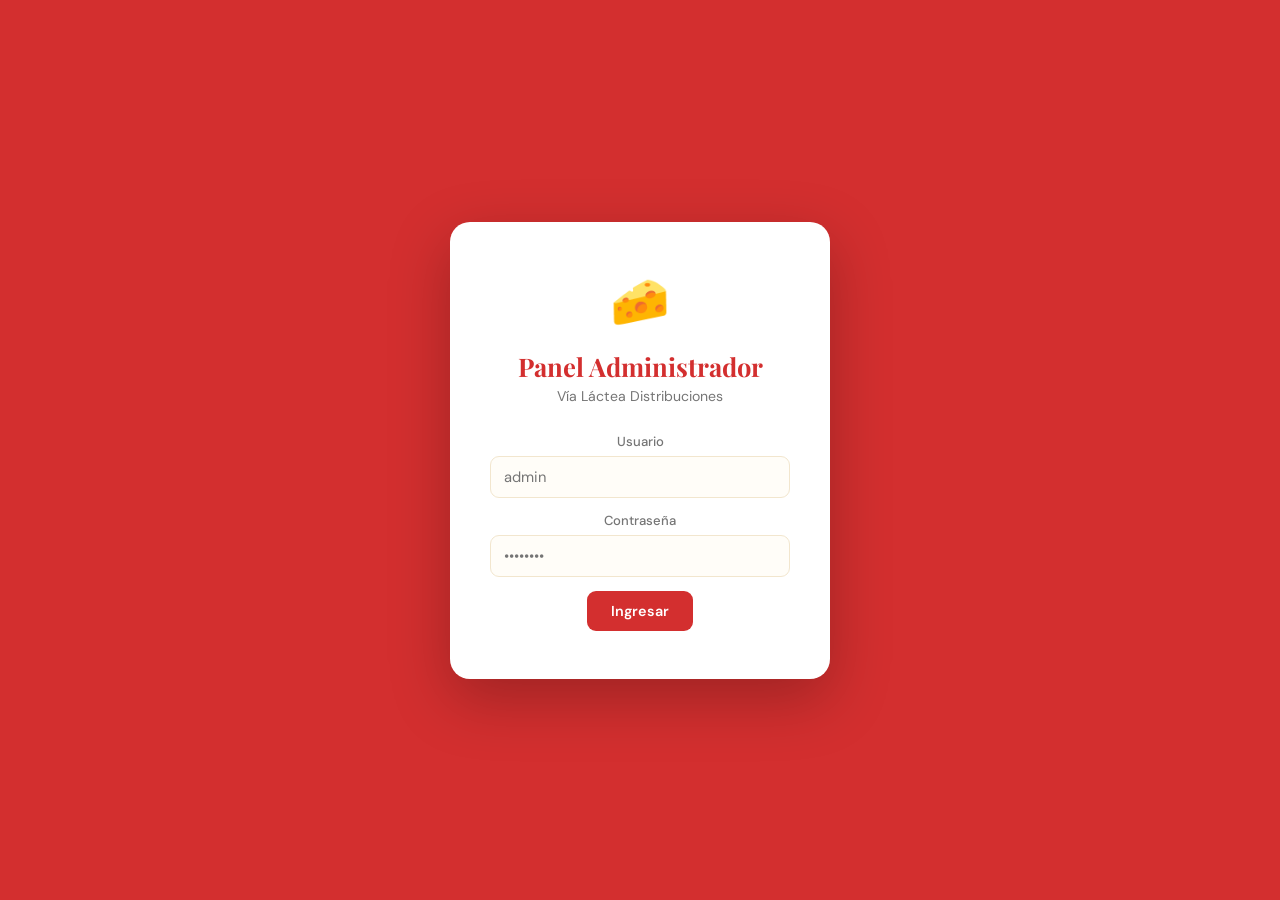
==== admin.html @ 75064a81 "cambios" ====
<!DOCTYPE html>
<html lang="es">
<head>
  <meta charset="UTF-8" />
  <meta name="viewport" content="width=device-width, initial-scale=1.0" />
  <title>Admin — Vía Láctea</title>
  <link rel="preconnect" href="https://fonts.googleapis.com">
  <link rel="preconnect" href="https://fonts.gstatic.com" crossorigin>
  <link href="https://fonts.googleapis.com/css2?family=Playfair+Display:wght@700&family=DM+Sans:wght@300;400;500;600&display=swap" rel="stylesheet">
  <link rel="stylesheet" href="css/admin.css" />
</head>
<body>

  <!-- LOGIN -->
  <div class="login-overlay" id="login-overlay">
    <div class="login-box">
      <div class="login-logo">🧀</div>
      <h2>Panel Administrador</h2>
      <p>Vía Láctea Distribuciones</p>
      <div class="form-group">
        <label>Usuario</label>
        <input type="text" id="login-user" placeholder="admin" autocomplete="username"/>
      </div>
      <div class="form-group">
        <label>Contraseña</label>
        <input type="password" id="login-pass" placeholder="••••••••" autocomplete="current-password"/>
      </div>
      <div class="login-error hidden" id="login-error">Usuario o contraseña incorrectos</div>
      <button class="btn-primary" id="login-btn">Ingresar</button>
    </div>
  </div>

  <!-- PANEL ADMIN -->
  <div class="admin-wrap hidden" id="admin-wrap">

    <!-- SIDEBAR -->
    <aside class="sidebar">
      <div class="sidebar-brand">
        <img src="assets/logo.png" alt="Logo" style="width: 40px; height: 40px; object-fit: contain; background: #fff; border-radius: 6px; padding: 2px;" />
        <div>
          <div class="sidebar-title">Vía Láctea</div>
          <div class="sidebar-sub">Panel Admin</div>
        </div>
      </div>
      <nav class="sidebar-nav">
        <button class="nav-item active" data-view="productos">
          <svg viewBox="0 0 24 24" fill="none" stroke="currentColor" stroke-width="2"><rect x="2" y="3" width="20" height="14" rx="2"/><path d="M8 21h8m-4-4v4"/></svg>
          Productos
        </button>
        <button class="nav-item" data-view="nuevo">
          <svg viewBox="0 0 24 24" fill="none" stroke="currentColor" stroke-width="2"><circle cx="12" cy="12" r="10"/><path d="M12 8v8m-4-4h8"/></svg>
          Nuevo Producto
        </button>
      </nav>
      <div class="sidebar-footer">
        <a href="index.html" target="_blank" class="ver-catalogo-btn">Ver catálogo →</a>
        <button class="logout-btn" id="logout-btn">Cerrar sesión</button>
      </div>
    </aside>

    <!-- CONTENIDO -->
    <main class="admin-main">

      <!-- VIEW: LISTA DE PRODUCTOS -->
      <div class="view active" id="view-productos">
        <div class="view-header">
          <div>
            <h1>Productos</h1>
            <p id="productos-count">Cargando…</p>
          </div>
          <div class="header-actions">
            <input type="search" id="admin-search" placeholder="Buscar…" class="admin-search"/>
            <select id="admin-filter-cat" class="admin-sel">
              <option value="">Todas las categorías</option>
              <option value="quesos">Quesos</option>
              <option value="fiambres">Fiambres</option>
              <option value="dulces">Dulces</option>
              <option value="aceitunas">Aceitunas</option>
              <option value="aderezos">Aderezos</option>
            </select>
          </div>
        </div>
        <div class="productos-table-wrap">
          <table class="productos-table">
            <thead>
              <tr>
                <th>Imagen</th>
                <th>Nombre</th>
                <th>Marca</th>
                <th>Categoría</th>
                <th>Precio</th>
                <th>Acciones</th>
              </tr>
            </thead>
            <tbody id="productos-tbody"></tbody>
          </table>
          <div class="loading" id="admin-loading">
            <div class="spinner"></div>
            <p>Cargando productos…</p>
          </div>
        </div>
      </div>

      <!-- VIEW: NUEVO / EDITAR PRODUCTO -->
      <div class="view" id="view-nuevo">
        <div class="view-header">
          <div>
            <h1 id="form-title">Nuevo Producto</h1>
            <p>Completá los datos del producto</p>
          </div>
          <button class="btn-secondary" id="btn-cancelar">← Volver</button>
        </div>

        <div class="form-grid">
          <input type="hidden" id="prod-id" />

          <div class="form-card">
            <h3>Información básica</h3>
            <div class="form-group">
              <label>Nombre del producto *</label>
              <input type="text" id="prod-nombre" placeholder="Ej: Cremoso La Serenísima" />
            </div>
            <div class="form-row">
              <div class="form-group">
                <label>Marca *</label>
                <input type="text" id="prod-marca" placeholder="Ej: La Serenísima" />
              </div>
              <div class="form-group">
                <label>Unidad *</label>
                <input type="text" id="prod-unidad" placeholder="Ej: kg, unidad, pack" />
              </div>
            </div>
            <div class="form-row">
              <div class="form-group">
                <label>Categoría *</label>
                <select id="prod-categoria">
                  <option value="">Seleccioná…</option>
                  <option value="quesos">🧀 Quesos</option>
                  <option value="fiambres">🥩 Fiambres</option>
                  <option value="dulces">🍯 Dulces</option>
                  <option value="aceitunas">🫒 Aceitunas</option>
                  <option value="aderezos">🫙 Aderezos</option>
                </select>
              </div>
              <div class="form-group">
                <label>Subcategoría</label>
                <input type="text" id="prod-subcategoria" placeholder="Ej: Cremoso y Port Salut" />
              </div>
            </div>
          </div>

          <div class="form-card">
            <h3>Precios</h3>
            <div class="form-group">
              <label>Precio unitario (ARS) *</label>
              <div class="input-prefix">
                <span>$</span>
                <input type="number" id="prod-precio" placeholder="0.00" step="0.01" min="0" />
              </div>
            </div>
            <div class="promo-toggle">
              <label class="toggle-label">
                <input type="checkbox" id="tiene-promo" />
                <span class="toggle-slider"></span>
                Tiene precio promocional
              </label>
            </div>
            <div class="promo-fields hidden" id="promo-fields">
              <div class="form-row">
                <div class="form-group">
                  <label>Cantidad mínima para promo</label>
                  <input type="number" id="prod-promo-cant" placeholder="Ej: 4" min="1" />
                </div>
                <div class="form-group">
                  <label>Precio promocional (ARS)</label>
                  <div class="input-prefix">
                    <span>$</span>
                    <input type="number" id="prod-promo-precio" placeholder="0.00" step="0.01" min="0" />
                  </div>
                </div>
              </div>
            </div>
          </div>

          <div class="form-card">
            <h3>Imagen del producto</h3>
            <div class="upload-area" id="upload-area">
              <div class="upload-preview hidden" id="upload-preview">
                <img id="preview-img" src="" alt="preview" />
                <button class="remove-img-btn" id="remove-img">✕</button>
              </div>
              <div class="upload-placeholder" id="upload-placeholder">
                <div class="upload-icon">📷</div>
                <p>Hacé clic o arrastrá una imagen</p>
                <span>JPG, PNG, WEBP — Máx. 5MB</span>
              </div>
              <input type="file" id="img-input" accept="image/*" style="display:none"/>
            </div>
            <div class="upload-progress hidden" id="upload-progress">
              <div class="progress-bar"><div class="progress-fill" id="progress-fill"></div></div>
              <span id="progress-text">Subiendo…</span>
            </div>
          </div>

          <div class="form-card">
            <h3>Etiquetas</h3>
            <label class="tag-label">
              <input type="checkbox" id="tag-sintacc" />
              🌾 Sin TACC
            </label>
          </div>
        </div>

        <div class="form-actions">
          <div class="form-msg hidden" id="form-msg"></div>
          <button class="btn-secondary" id="btn-cancelar2">Cancelar</button>
          <button class="btn-primary" id="btn-guardar">
            <span id="btn-guardar-txt">Guardar producto</span>
          </button>
        </div>
      </div>

    </main>
  </div>

  <!-- MODAL CONFIRMAR BORRAR -->
  <div class="modal-overlay hidden" id="modal-delete">
    <div class="modal">
      <h3>¿Eliminar producto?</h3>
      <p id="modal-delete-name">Esta acción no se puede deshacer.</p>
      <div class="modal-actions">
        <button class="btn-secondary" id="modal-cancel">Cancelar</button>
        <button class="btn-danger" id="modal-confirm">Eliminar</button>
      </div>
    </div>
  </div>

  <script type="module" src="js/admin.js"></script>
</body>
</html>
---- css/admin.css ----
/* ══════════════════════════════════════════════════════
   VÍA LÁCTEA — ADMIN PANEL
══════════════════════════════════════════════════════ */

:root {
  --bg:          #FFFDF8;
  --surface:     #FFFFFF;
  --border:      #F2E6CE;
  --verde:       #D32F2F; /* Rojo logo principal */
  --verde-light: #E53935;
  --dorado:      #FBC02D;
  --rojo:        #B71C1C; /* Dark red para delete buttons */
  --rojo-light:  #FFEBEE; /* Light background para el danger state */
  --texto:       #212121;
  --texto-muted: #757575;
  --radius:      12px;
  --sidebar-w:   240px;
}

*, *::before, *::after { box-sizing: border-box; margin: 0; padding: 0; }
body { font-family: 'DM Sans', sans-serif; background: var(--bg); color: var(--texto); }
.hidden { display: none !important; }

/* ── LOGIN ────────────────────────────────────────────── */
.login-overlay {
  position: fixed; inset: 0;
  background: var(--verde);
  display: flex; align-items: center; justify-content: center;
  z-index: 9999;
}
.login-box {
  background: var(--surface);
  border-radius: 20px;
  padding: 48px 40px;
  width: 380px;
  max-width: 95vw;
  text-align: center;
  box-shadow: 0 20px 60px rgba(0,0,0,.25);
}
.login-logo { font-size: 3rem; margin-bottom: 16px; }
.login-box h2 {
  font-family: 'Playfair Display', serif;
  font-size: 1.6rem;
  color: var(--verde);
  margin-bottom: 4px;
}
.login-box > p { font-size: .88rem; color: var(--texto-muted); margin-bottom: 28px; }
.login-error {
  background: var(--rojo-light);
  color: var(--rojo);
  padding: 10px;
  border-radius: 8px;
  font-size: .85rem;
  margin-bottom: 12px;
}

/* ── ADMIN LAYOUT ─────────────────────────────────────── */
.admin-wrap {
  display: flex;
  min-height: 100vh;
}

/* ── SIDEBAR ──────────────────────────────────────────── */
.sidebar {
  width: var(--sidebar-w);
  background: var(--verde);
  display: flex;
  flex-direction: column;
  position: fixed;
  top: 0; left: 0; bottom: 0;
  z-index: 100;
}

.sidebar-brand {
  display: flex;
  align-items: center;
  gap: 12px;
  padding: 24px 20px;
  border-bottom: 1px solid rgba(255,255,255,.1);
}
.sidebar-emoji { font-size: 2rem; }
.sidebar-title {
  font-family: 'Playfair Display', serif;
  font-size: 1.1rem;
  font-weight: 700;
  color: #fff;
}
.sidebar-sub { font-size: .75rem; color: rgba(255,255,255,.5); }

.sidebar-nav {
  flex: 1;
  padding: 16px 12px;
  display: flex;
  flex-direction: column;
  gap: 4px;
}

.nav-item {
  display: flex;
  align-items: center;
  gap: 10px;
  padding: 11px 14px;
  border: none;
  border-radius: 10px;
  background: transparent;
  color: rgba(255,255,255,.6);
  font-family: 'DM Sans', sans-serif;
  font-size: .9rem;
  font-weight: 500;
  cursor: pointer;
  transition: all .18s;
  text-align: left;
}
.nav-item svg { width: 18px; height: 18px; flex-shrink: 0; }
.nav-item:hover { background: rgba(255,255,255,.1); color: #fff; }
.nav-item.active { background: rgba(255,255,255,.15); color: #fff; }

.sidebar-footer {
  padding: 16px 12px;
  border-top: 1px solid rgba(255,255,255,.1);
  display: flex;
  flex-direction: column;
  gap: 8px;
}
.ver-catalogo-btn {
  display: block;
  text-align: center;
  padding: 9px;
  background: rgba(201,148,58,.2);
  color: #E8B95A;
  border-radius: 8px;
  font-size: .83rem;
  font-weight: 500;
  text-decoration: none;
  transition: background .18s;
}
.ver-catalogo-btn:hover { background: rgba(201,148,58,.35); }
.logout-btn {
  width: 100%;
  padding: 9px;
  background: transparent;
  color: rgba(255,255,255,.4);
  border: 1px solid rgba(255,255,255,.1);
  border-radius: 8px;
  font-family: 'DM Sans', sans-serif;
  font-size: .83rem;
  cursor: pointer;
  transition: all .18s;
}
.logout-btn:hover { background: rgba(255,255,255,.05); color: rgba(255,255,255,.7); }

/* ── MAIN ─────────────────────────────────────────────── */
.admin-main {
  margin-left: var(--sidebar-w);
  flex: 1;
  padding: 32px;
  min-height: 100vh;
}

.view { display: none; }
.view.active { display: block; }

/* ── VIEW HEADER ──────────────────────────────────────── */
.view-header {
  display: flex;
  align-items: flex-start;
  justify-content: space-between;
  gap: 20px;
  margin-bottom: 28px;
  flex-wrap: wrap;
}
.view-header h1 {
  font-family: 'Playfair Display', serif;
  font-size: 2rem;
  color: var(--verde);
}
.view-header p { color: var(--texto-muted); font-size: .88rem; margin-top: 4px; }
.header-actions { display: flex; gap: 10px; flex-wrap: wrap; }

/* ── TABLA ────────────────────────────────────────────── */
.productos-table-wrap {
  background: var(--surface);
  border-radius: var(--radius);
  border: 1px solid var(--border);
  overflow: hidden;
}
.productos-table {
  width: 100%;
  border-collapse: collapse;
}
.productos-table th {
  background: var(--bg);
  padding: 13px 16px;
  text-align: left;
  font-size: .78rem;
  font-weight: 600;
  letter-spacing: .06em;
  text-transform: uppercase;
  color: var(--texto-muted);
  border-bottom: 1px solid var(--border);
}
.productos-table td {
  padding: 14px 16px;
  border-bottom: 1px solid var(--border);
  vertical-align: middle;
  font-size: .9rem;
}
.productos-table tr:last-child td { border-bottom: none; }
.productos-table tr:hover td { background: #FAFAF7; }

.td-img { width: 60px; }
.thumb {
  width: 48px; height: 48px;
  border-radius: 8px;
  object-fit: cover;
  border: 1px solid var(--border);
}
.thumb-ph {
  width: 48px; height: 48px;
  border-radius: 8px;
  background: var(--bg);
  border: 1px solid var(--border);
  display: flex; align-items: center; justify-content: center;
  font-size: 1.5rem;
}
.td-nombre { font-weight: 600; }
.td-sub { font-size: .78rem; color: var(--texto-muted); margin-top: 2px; }
.td-precio { font-weight: 600; color: var(--verde); }
.td-precio small { font-weight: 400; color: var(--texto-muted); }
.td-actions { display: flex; gap: 8px; }
.cat-badge {
  font-size: .78rem;
  padding: 4px 10px;
  background: var(--bg);
  border-radius: 100px;
  border: 1px solid var(--border);
}
.empty-row {
  text-align: center;
  padding: 60px !important;
  color: var(--texto-muted);
  font-size: .95rem;
}

/* ── FORMULARIO ───────────────────────────────────────── */
.form-grid {
  display: grid;
  grid-template-columns: 1fr 1fr;
  gap: 20px;
}
.form-card {
  background: var(--surface);
  border: 1px solid var(--border);
  border-radius: var(--radius);
  padding: 24px;
}
.form-card h3 {
  font-size: .85rem;
  font-weight: 600;
  letter-spacing: .07em;
  text-transform: uppercase;
  color: var(--texto-muted);
  margin-bottom: 18px;
  padding-bottom: 12px;
  border-bottom: 1px solid var(--border);
}
.form-group { display: flex; flex-direction: column; gap: 6px; margin-bottom: 14px; }
.form-group:last-child { margin-bottom: 0; }
.form-group label { font-size: .82rem; font-weight: 500; color: var(--texto-muted); }
.form-group input, .form-group select {
  padding: 10px 13px;
  border: 1.5px solid var(--border);
  border-radius: 9px;
  font-family: 'DM Sans', sans-serif;
  font-size: .92rem;
  color: var(--texto);
  background: var(--bg);
  outline: none;
  transition: border-color .18s;
}
.form-group input:focus, .form-group select:focus { border-color: var(--verde); background: #fff; }
.form-row { display: grid; grid-template-columns: 1fr 1fr; gap: 12px; }
.input-prefix { display: flex; align-items: center; }
.input-prefix span {
  padding: 10px 12px;
  background: var(--bg);
  border: 1.5px solid var(--border);
  border-right: none;
  border-radius: 9px 0 0 9px;
  color: var(--texto-muted);
  font-size: .9rem;
}
.input-prefix input { border-radius: 0 9px 9px 0; flex: 1; }

/* ── TOGGLE PROMO ─────────────────────────────────────── */
.promo-toggle { margin-bottom: 16px; }
.toggle-label {
  display: flex;
  align-items: center;
  gap: 10px;
  cursor: pointer;
  font-size: .9rem;
  font-weight: 500;
}
.toggle-label input { display: none; }
.toggle-slider {
  width: 42px; height: 24px;
  background: var(--border);
  border-radius: 100px;
  position: relative;
  transition: background .2s;
  flex-shrink: 0;
}
.toggle-slider::after {
  content: '';
  position: absolute;
  width: 18px; height: 18px;
  background: #fff;
  border-radius: 50%;
  top: 3px; left: 3px;
  transition: transform .2s;
  box-shadow: 0 1px 4px rgba(0,0,0,.2);
}
.toggle-label input:checked + .toggle-slider { background: var(--verde); }
.toggle-label input:checked + .toggle-slider::after { transform: translateX(18px); }

/* ── UPLOAD ───────────────────────────────────────────── */
.upload-area {
  border: 2px dashed var(--border);
  border-radius: var(--radius);
  padding: 24px;
  cursor: pointer;
  transition: border-color .2s, background .2s;
  position: relative;
  min-height: 150px;
  display: flex;
  align-items: center;
  justify-content: center;
}
.upload-area:hover, .upload-area.drag-over {
  border-color: var(--verde);
  background: rgba(28,58,43,.03);
}
.upload-placeholder { text-align: center; pointer-events: none; }
.upload-icon { font-size: 2.5rem; margin-bottom: 8px; }
.upload-placeholder p { font-weight: 500; margin-bottom: 4px; }
.upload-placeholder span { font-size: .78rem; color: var(--texto-muted); }
.upload-preview { position: relative; }
.upload-preview img {
  width: 160px; height: 160px;
  object-fit: cover;
  border-radius: 10px;
  border: 1px solid var(--border);
  display: block;
  margin: 0 auto;
}
.remove-img-btn {
  position: absolute;
  top: -8px; right: -8px;
  width: 26px; height: 26px;
  background: var(--rojo);
  color: #fff;
  border: none;
  border-radius: 50%;
  font-size: .75rem;
  cursor: pointer;
  display: flex; align-items: center; justify-content: center;
}

.upload-progress { margin-top: 12px; }
.progress-bar {
  height: 4px;
  background: var(--border);
  border-radius: 100px;
  overflow: hidden;
  margin-bottom: 6px;
}
.progress-fill {
  height: 100%;
  background: var(--verde);
  border-radius: 100px;
  transition: width .3s;
}
#progress-text { font-size: .8rem; color: var(--texto-muted); }

/* ── TAG SINTACC ──────────────────────────────────────── */
.tag-label {
  display: flex;
  align-items: center;
  gap: 10px;
  font-size: .95rem;
  cursor: pointer;
  font-weight: 500;
}
.tag-label input { accent-color: var(--verde); width: 18px; height: 18px; cursor: pointer; }

/* ── FORM ACTIONS ─────────────────────────────────────── */
.form-actions {
  display: flex;
  align-items: center;
  justify-content: flex-end;
  gap: 12px;
  margin-top: 24px;
  padding-top: 24px;
  border-top: 1px solid var(--border);
}
.form-msg {
  flex: 1;
  padding: 10px 14px;
  border-radius: 8px;
  font-size: .88rem;
  font-weight: 500;
}
.form-msg.ok { background: #EDF7ED; color: #2E7D32; }
.form-msg.error { background: var(--rojo-light); color: var(--rojo); }

/* ── BOTONES ──────────────────────────────────────────── */
.btn-primary {
  padding: 11px 24px;
  background: var(--verde);
  color: #fff;
  border: none;
  border-radius: 9px;
  font-family: 'DM Sans', sans-serif;
  font-size: .9rem;
  font-weight: 600;
  cursor: pointer;
  transition: background .18s;
}
.btn-primary:hover:not(:disabled) { background: var(--verde-light); }
.btn-primary:disabled { opacity: .6; cursor: not-allowed; }
.btn-secondary {
  padding: 11px 20px;
  background: transparent;
  color: var(--texto-muted);
  border: 1.5px solid var(--border);
  border-radius: 9px;
  font-family: 'DM Sans', sans-serif;
  font-size: .9rem;
  font-weight: 500;
  cursor: pointer;
  transition: all .18s;
}
.btn-secondary:hover { background: var(--bg); color: var(--texto); border-color: #ccc; }
.btn-edit {
  padding: 6px 14px;
  background: rgba(28,58,43,.08);
  color: var(--verde);
  border: none;
  border-radius: 7px;
  font-family: 'DM Sans', sans-serif;
  font-size: .82rem;
  font-weight: 600;
  cursor: pointer;
  transition: background .18s;
}
.btn-edit:hover { background: rgba(28,58,43,.15); }
.btn-delete {
  padding: 6px 14px;
  background: var(--rojo-light);
  color: var(--rojo);
  border: none;
  border-radius: 7px;
  font-family: 'DM Sans', sans-serif;
  font-size: .82rem;
  font-weight: 600;
  cursor: pointer;
  transition: background .18s;
}
.btn-delete:hover { background: rgba(192,57,43,.15); }
.btn-danger {
  padding: 11px 20px;
  background: var(--rojo);
  color: #fff;
  border: none;
  border-radius: 9px;
  font-family: 'DM Sans', sans-serif;
  font-size: .9rem;
  font-weight: 600;
  cursor: pointer;
  transition: background .18s;
}
.btn-danger:hover { background: #a93226; }

/* ── INPUTS ADMIN ─────────────────────────────────────── */
.admin-search, .admin-sel {
  padding: 9px 13px;
  border: 1.5px solid var(--border);
  border-radius: 9px;
  background: var(--surface);
  font-family: 'DM Sans', sans-serif;
  font-size: .88rem;
  outline: none;
  transition: border-color .18s;
}
.admin-search:focus, .admin-sel:focus { border-color: var(--verde); }
.admin-search { min-width: 200px; }

/* ── MODAL ────────────────────────────────────────────── */
.modal-overlay {
  position: fixed; inset: 0;
  background: rgba(0,0,0,.45);
  display: flex; align-items: center; justify-content: center;
  z-index: 9998;
  backdrop-filter: blur(4px);
}
.modal {
  background: var(--surface);
  border-radius: 16px;
  padding: 32px;
  max-width: 380px;
  width: 90%;
  box-shadow: 0 20px 60px rgba(0,0,0,.2);
}
.modal h3 { font-size: 1.2rem; margin-bottom: 10px; }
.modal p { color: var(--texto-muted); font-size: .9rem; margin-bottom: 24px; }
.modal-actions { display: flex; gap: 10px; justify-content: flex-end; }

/* ── LOADING ──────────────────────────────────────────── */
.loading {
  display: flex; flex-direction: column;
  align-items: center; gap: 12px;
  padding: 60px; color: var(--texto-muted);
}
.spinner {
  width: 32px; height: 32px;
  border: 3px solid var(--border);
  border-top-color: var(--verde);
  border-radius: 50%;
  animation: spin .7s linear infinite;
}
@keyframes spin { to { transform: rotate(360deg); } }

/* ── RESPONSIVE ───────────────────────────────────────── */
@media (max-width: 900px) {
  .form-grid { grid-template-columns: 1fr; }
}
@media (max-width: 768px) {
  .sidebar { transform: translateX(-100%); }
  .admin-main { margin-left: 0; padding: 20px; }
}
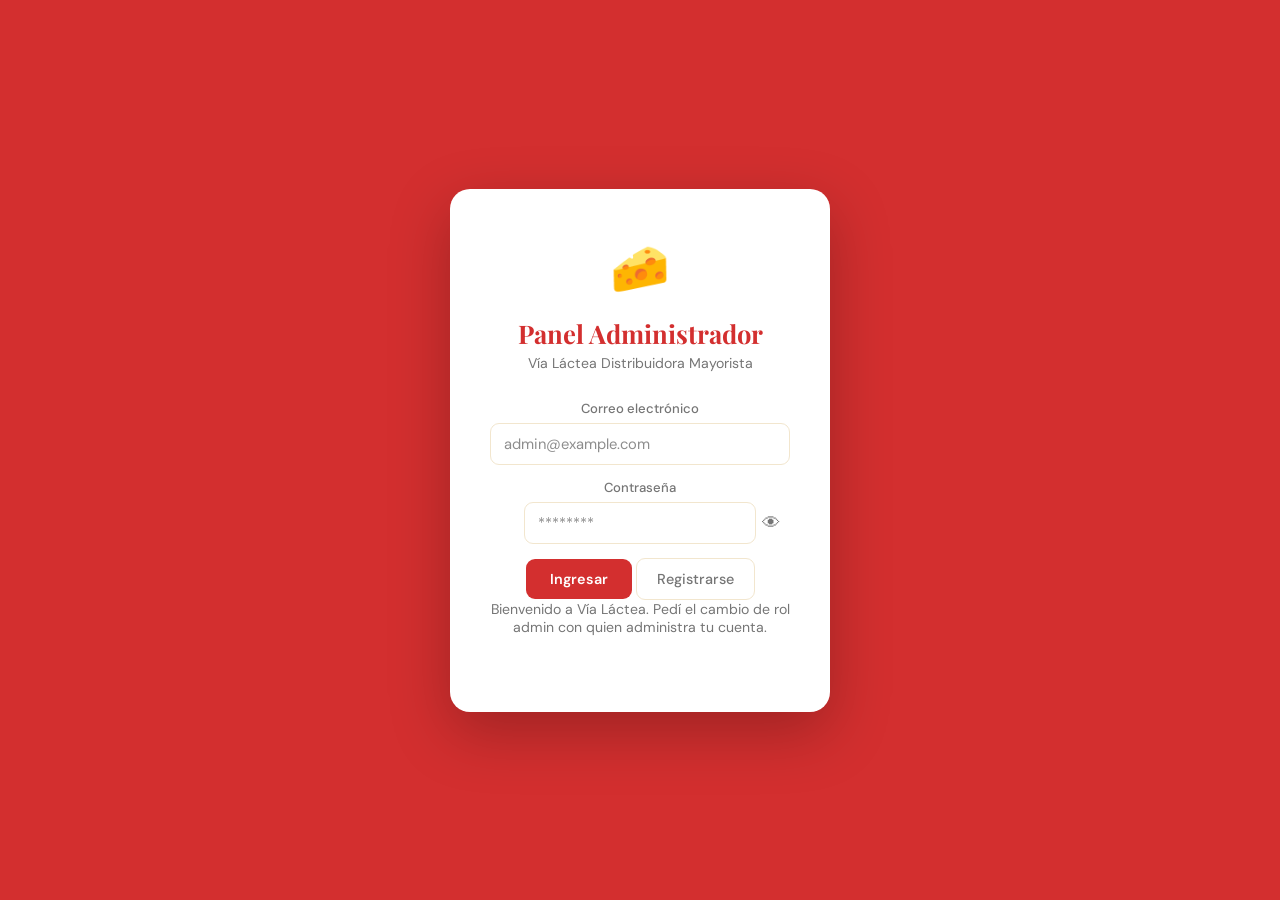
==== commit 9f192b05: "agrego cambios en el admin y agrego msa categorias de comidas" ====
--- a/admin.html
+++ b/admin.html
@@ -16,17 +16,22 @@
     <div class="login-box">
       <div class="login-logo">🧀</div>
       <h2>Panel Administrador</h2>
-      <p>Vía Láctea Distribuciones</p>
+      <p>Vía Láctea Distribuidora Mayorista</p>
       <div class="form-group">
-        <label>Usuario</label>
-        <input type="text" id="login-user" placeholder="admin" autocomplete="username"/>
+        <label>Correo electrónico</label>
+        <input type="email" id="login-user" placeholder="admin@example.com" autocomplete="username"/>
       </div>
       <div class="form-group">
         <label>Contraseña</label>
-        <input type="password" id="login-pass" placeholder="••••••••" autocomplete="current-password"/>
-      </div>
-      <div class="login-error hidden" id="login-error">Usuario o contraseña incorrectos</div>
+        <div class="password-wrapper">
+          <input type="password" id="login-pass" placeholder="********" autocomplete="current-password"/>
+          <button class="password-toggle" id="toggle-pass" type="button" aria-label="Mostrar contraseña">👁</button>
+        </div>
+      </div>
+      <div class="login-error hidden" id="login-error">Email o contraseña incorrectos</div>
       <button class="btn-primary" id="login-btn">Ingresar</button>
+      <button class="btn-secondary" id="register-btn" type="button">Registrarse</button>
+      <p class="login-note">Bienvenido a Vía Láctea. Pedí el cambio de rol admin con quien administra tu cuenta.</p>
     </div>
   </div>
 
@@ -74,8 +79,12 @@
               <option value="">Todas las categorías</option>
               <option value="quesos">Quesos</option>
               <option value="fiambres">Fiambres</option>
+              <option value="lacteos">Lácteos</option>
               <option value="dulces">Dulces</option>
               <option value="aceitunas">Aceitunas</option>
+              <option value="copetin">Copetín</option>
+              <option value="congelados">Congelados</option>
+              <option value="pastas">Pastas</option>
               <option value="aderezos">Aderezos</option>
             </select>
           </div>
@@ -137,8 +146,12 @@
                   <option value="">Seleccioná…</option>
                   <option value="quesos">🧀 Quesos</option>
                   <option value="fiambres">🥩 Fiambres</option>
+                  <option value="lacteos">🥛 Lácteos</option>
                   <option value="dulces">🍯 Dulces</option>
                   <option value="aceitunas">🫒 Aceitunas</option>
+                  <option value="copetin">🍿 Copetín</option>
+                  <option value="congelados">❄️ Congelados</option>
+                  <option value="pastas">🍝 Pastas</option>
                   <option value="aderezos">🫙 Aderezos</option>
                 </select>
               </div>
--- a/css/admin.css
+++ b/css/admin.css
@@ -274,9 +274,34 @@
   font-family: 'DM Sans', sans-serif;
   font-size: .92rem;
   color: var(--texto);
-  background: var(--bg);
+  background: rgba(255,255,255,.85);
   outline: none;
   transition: border-color .18s;
+}
+.form-group input::placeholder {
+  color: rgba(0,0,0,.45);
+}
+.password-wrapper {
+  position: relative;
+}
+.password-wrapper input {
+  padding-right: 44px;
+}
+.password-toggle {
+  position: absolute;
+  right: 10px;
+  top: 50%;
+  transform: translateY(-50%);
+  border: none;
+  background: transparent;
+  cursor: pointer;
+  font-size: 1.15rem;
+  line-height: 1;
+  color: var(--texto-muted);
+  padding: 0;
+}
+.password-toggle:focus {
+  outline: none;
 }
 .form-group input:focus, .form-group select:focus { border-color: var(--verde); background: #fff; }
 .form-row { display: grid; grid-template-columns: 1fr 1fr; gap: 12px; }
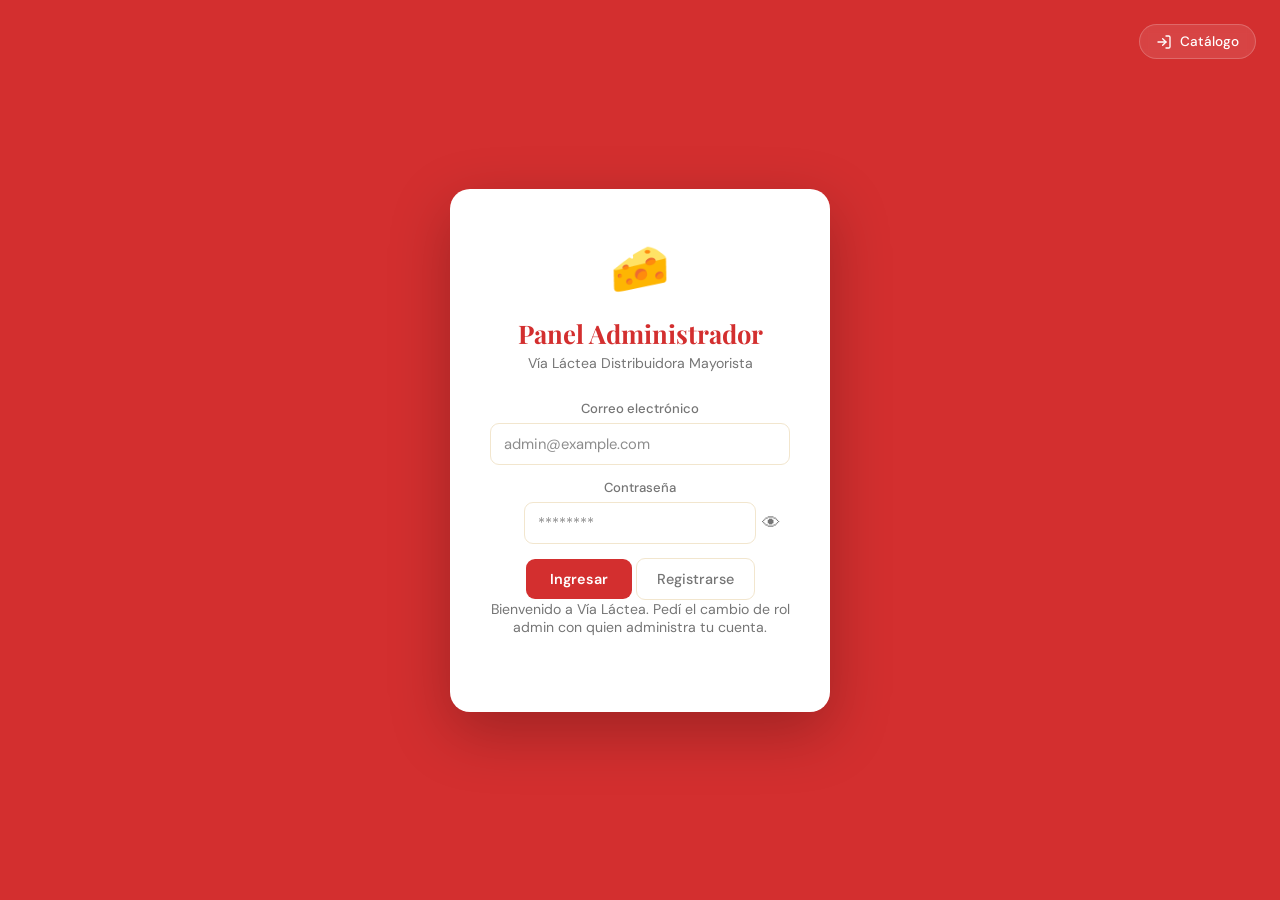
==== commit 30a98b7b: "cambio de wp y renuevo logo" ====
--- a/admin.html
+++ b/admin.html
@@ -10,9 +10,16 @@
   <link rel="stylesheet" href="css/admin.css" />
 </head>
 <body>
-
   <!-- LOGIN -->
   <div class="login-overlay" id="login-overlay">
+    <a href="index.html" class="btn-login-header" title="Ver catálogo">
+      <svg viewBox="0 0 24 24" width="16" height="16" fill="none" stroke="currentColor" stroke-width="2" stroke-linecap="round" stroke-linejoin="round" aria-hidden="true">
+        <path d="M15 3h4a2 2 0 0 1 2 2v14a2 2 0 0 1-2 2h-4" />
+        <polyline points="10 17 15 12 10 7" />
+        <line x1="15" y1="12" x2="3" y2="12" />
+      </svg>
+      Catálogo
+    </a>
     <div class="login-box">
       <div class="login-logo">🧀</div>
       <h2>Panel Administrador</h2>
--- a/css/admin.css
+++ b/css/admin.css
@@ -21,6 +21,33 @@
 body { font-family: 'DM Sans', sans-serif; background: var(--bg); color: var(--texto); }
 .hidden { display: none !important; }
 
+/* Reuse header login button style from main site */
+.btn-login-header {
+  position: absolute;
+  top: 24px;
+  right: 24px;
+  z-index: 10000;
+  display: inline-flex;
+  align-items: center;
+  gap: 8px;
+  background: rgba(255, 255, 255, 0.1);
+  color: #fff;
+  border: 1px solid rgba(255, 255, 255, 0.2);
+  padding: 8px 16px;
+  border-radius: 100px;
+  font-family: 'DM Sans', sans-serif;
+  font-size: 0.85rem;
+  font-weight: 500;
+  text-decoration: none;
+  transition: all 0.2s;
+  backdrop-filter: blur(4px);
+}
+.btn-login-header:hover {
+  background: rgba(255, 255, 255, 0.2);
+  border-color: rgba(255, 255, 255, 0.4);
+  transform: translateY(-2px);
+}
+
 /* ── LOGIN ────────────────────────────────────────────── */
 .login-overlay {
   position: fixed; inset: 0;
@@ -518,6 +545,90 @@
   outline: none;
   transition: border-color .18s;
 }
+
+@media (max-width: 980px) {
+  .admin-wrap {
+    flex-direction: column;
+  }
+  .sidebar {
+    position: relative;
+    width: 100%;
+    min-height: auto;
+    border-bottom: 1px solid rgba(0,0,0,.06);
+  }
+  .sidebar-nav {
+    flex-direction: row;
+    flex-wrap: wrap;
+    gap: 8px;
+    padding: 12px;
+  }
+  .nav-item {
+    flex: 1 1 calc(50% - 8px);
+    justify-content: center;
+    text-align: center;
+  }
+  .sidebar-footer {
+    flex-direction: row;
+    flex-wrap: wrap;
+    gap: 8px;
+    padding: 12px;
+  }
+  .ver-catalogo-btn,
+  .logout-btn {
+    width: 100%;
+  }
+  .admin-main {
+    margin-left: 0;
+    padding: 20px;
+  }
+}
+
+@media (max-width: 760px) {
+  .view-header {
+    flex-direction: column;
+    align-items: stretch;
+  }
+  .header-actions {
+    width: 100%;
+    flex-direction: column;
+  }
+  .admin-search,
+  .admin-sel {
+    width: 100%;
+  }
+  .productos-table-wrap {
+    overflow-x: auto;
+  }
+  .productos-table th,
+  .productos-table td {
+    white-space: nowrap;
+  }
+  .form-grid {
+    grid-template-columns: 1fr;
+  }
+  .form-row {
+    grid-template-columns: 1fr;
+  }
+  .form-card {
+    padding: 20px;
+  }
+  .upload-preview img {
+    width: 100%;
+    height: auto;
+  }
+  .form-actions {
+    flex-direction: column-reverse;
+    align-items: stretch;
+  }
+  .form-actions button {
+    width: 100%;
+  }
+  .sidebar-brand,
+  .sidebar-footer {
+    justify-content: center;
+    text-align: center;
+  }
+}
 .admin-search:focus, .admin-sel:focus { border-color: var(--verde); }
 .admin-search { min-width: 200px; }
 
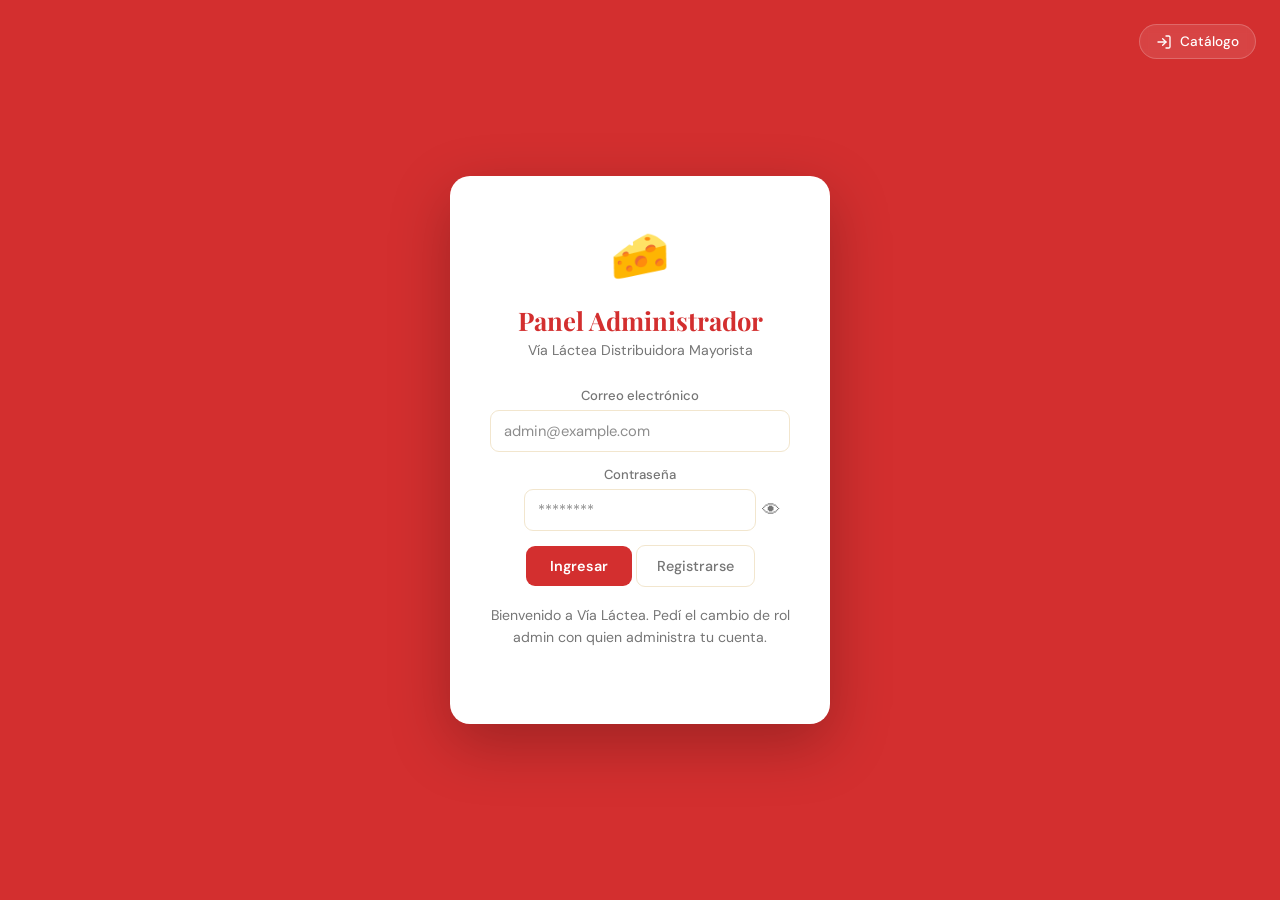
==== commit d9990c29: "cambios en el header y reparacion del admin" ====
--- a/admin.html
+++ b/admin.html
@@ -4,6 +4,7 @@
   <meta charset="UTF-8" />
   <meta name="viewport" content="width=device-width, initial-scale=1.0" />
   <title>Admin — Vía Láctea</title>
+  <link rel="icon" href="assets/logo.png" sizes="32x32" />
   <link rel="preconnect" href="https://fonts.googleapis.com">
   <link rel="preconnect" href="https://fonts.gstatic.com" crossorigin>
   <link href="https://fonts.googleapis.com/css2?family=Playfair+Display:wght@700&family=DM+Sans:wght@300;400;500;600&display=swap" rel="stylesheet">
@@ -44,6 +45,14 @@
 
   <!-- PANEL ADMIN -->
   <div class="admin-wrap hidden" id="admin-wrap">
+    <a href="index.html" class="btn-login-header" title="Volver al catálogo">
+      <svg viewBox="0 0 24 24" width="16" height="16" fill="none" stroke="currentColor" stroke-width="2" stroke-linecap="round" stroke-linejoin="round" aria-hidden="true">
+        <path d="M15 3h4a2 2 0 0 1 2 2v14a2 2 0 0 1-2 2h-4" />
+        <polyline points="10 17 15 12 10 7" />
+        <line x1="15" y1="12" x2="3" y2="12" />
+      </svg>
+      Catálogo
+    </a>
 
     <!-- SIDEBAR -->
     <aside class="sidebar">
--- a/css/admin.css
+++ b/css/admin.css
@@ -6,11 +6,12 @@
   --bg:          #FFFDF8;
   --surface:     #FFFFFF;
   --border:      #F2E6CE;
-  --verde:       #D32F2F; /* Rojo logo principal */
-  --verde-light: #E53935;
+  --rojo:        #D32F2F; /* Rojo principal */
+  --rojo-light:  #E53935;
+  --verde:       #2A8038; /* Verde contraste (badges, accents) */
   --dorado:      #FBC02D;
-  --rojo:        #B71C1C; /* Dark red para delete buttons */
-  --rojo-light:  #FFEBEE; /* Light background para el danger state */
+  --rojo-dark:   #B71C1C; /* dark red for delete buttons */
+  --rojo-muted:  #FFEBEE; /* light background for danger state */
   --texto:       #212121;
   --texto-muted: #757575;
   --radius:      12px;
@@ -51,7 +52,7 @@
 /* ── LOGIN ────────────────────────────────────────────── */
 .login-overlay {
   position: fixed; inset: 0;
-  background: var(--verde);
+  background: var(--rojo);
   display: flex; align-items: center; justify-content: center;
   z-index: 9999;
 }
@@ -68,7 +69,7 @@
 .login-box h2 {
   font-family: 'Playfair Display', serif;
   font-size: 1.6rem;
-  color: var(--verde);
+  color: var(--rojo);
   margin-bottom: 4px;
 }
 .login-box > p { font-size: .88rem; color: var(--texto-muted); margin-bottom: 28px; }
@@ -90,7 +91,7 @@
 /* ── SIDEBAR ──────────────────────────────────────────── */
 .sidebar {
   width: var(--sidebar-w);
-  background: var(--verde);
+  background: var(--rojo);
   display: flex;
   flex-direction: column;
   position: fixed;
@@ -199,7 +200,7 @@
 .view-header h1 {
   font-family: 'Playfair Display', serif;
   font-size: 2rem;
-  color: var(--verde);
+  color: var(--rojo);
 }
 .view-header p { color: var(--texto-muted); font-size: .88rem; margin-top: 4px; }
 .header-actions { display: flex; gap: 10px; flex-wrap: wrap; }
@@ -252,7 +253,7 @@
 }
 .td-nombre { font-weight: 600; }
 .td-sub { font-size: .78rem; color: var(--texto-muted); margin-top: 2px; }
-.td-precio { font-weight: 600; color: var(--verde); }
+.td-precio { font-weight: 600; color: var(--rojo); }
 .td-precio small { font-weight: 400; color: var(--texto-muted); }
 .td-actions { display: flex; gap: 8px; }
 .cat-badge {
@@ -330,7 +331,7 @@
 .password-toggle:focus {
   outline: none;
 }
-.form-group input:focus, .form-group select:focus { border-color: var(--verde); background: #fff; }
+.form-group input:focus, .form-group select:focus { border-color: var(--rojo); background: #fff; }
 .form-row { display: grid; grid-template-columns: 1fr 1fr; gap: 12px; }
 .input-prefix { display: flex; align-items: center; }
 .input-prefix span {
@@ -373,7 +374,7 @@
   transition: transform .2s;
   box-shadow: 0 1px 4px rgba(0,0,0,.2);
 }
-.toggle-label input:checked + .toggle-slider { background: var(--verde); }
+.toggle-label input:checked + .toggle-slider { background: var(--rojo); }
 .toggle-label input:checked + .toggle-slider::after { transform: translateX(18px); }
 
 /* ── UPLOAD ───────────────────────────────────────────── */
@@ -390,7 +391,7 @@
   justify-content: center;
 }
 .upload-area:hover, .upload-area.drag-over {
-  border-color: var(--verde);
+  border-color: var(--rojo);
   background: rgba(28,58,43,.03);
 }
 .upload-placeholder { text-align: center; pointer-events: none; }
@@ -429,7 +430,7 @@
 }
 .progress-fill {
   height: 100%;
-  background: var(--verde);
+  background: var(--rojo);
   border-radius: 100px;
   transition: width .3s;
 }
@@ -444,7 +445,7 @@
   cursor: pointer;
   font-weight: 500;
 }
-.tag-label input { accent-color: var(--verde); width: 18px; height: 18px; cursor: pointer; }
+.tag-label input { accent-color: var(--rojo); width: 18px; height: 18px; cursor: pointer; }
 
 /* ── FORM ACTIONS ─────────────────────────────────────── */
 .form-actions {
@@ -467,9 +468,15 @@
 .form-msg.error { background: var(--rojo-light); color: var(--rojo); }
 
 /* ── BOTONES ──────────────────────────────────────────── */
+.login-note {
+  margin-top: 18px;
+  color: var(--texto-muted);
+  font-size: .92rem;
+  line-height: 1.5;
+}
 .btn-primary {
   padding: 11px 24px;
-  background: var(--verde);
+  background: var(--rojo);
   color: #fff;
   border: none;
   border-radius: 9px;
@@ -479,7 +486,7 @@
   cursor: pointer;
   transition: background .18s;
 }
-.btn-primary:hover:not(:disabled) { background: var(--verde-light); }
+.btn-primary:hover:not(:disabled) { background: var(--rojo-light); }
 .btn-primary:disabled { opacity: .6; cursor: not-allowed; }
 .btn-secondary {
   padding: 11px 20px;
@@ -497,7 +504,7 @@
 .btn-edit {
   padding: 6px 14px;
   background: rgba(28,58,43,.08);
-  color: var(--verde);
+  color: var(--rojo);
   border: none;
   border-radius: 7px;
   font-family: 'DM Sans', sans-serif;
@@ -629,7 +636,7 @@
     text-align: center;
   }
 }
-.admin-search:focus, .admin-sel:focus { border-color: var(--verde); }
+.admin-search:focus, .admin-sel:focus { border-color: var(--rojo); }
 .admin-search { min-width: 200px; }
 
 /* ── MODAL ────────────────────────────────────────────── */
@@ -661,7 +668,7 @@
 .spinner {
   width: 32px; height: 32px;
   border: 3px solid var(--border);
-  border-top-color: var(--verde);
+  border-top-color: var(--rojo);
   border-radius: 50%;
   animation: spin .7s linear infinite;
 }
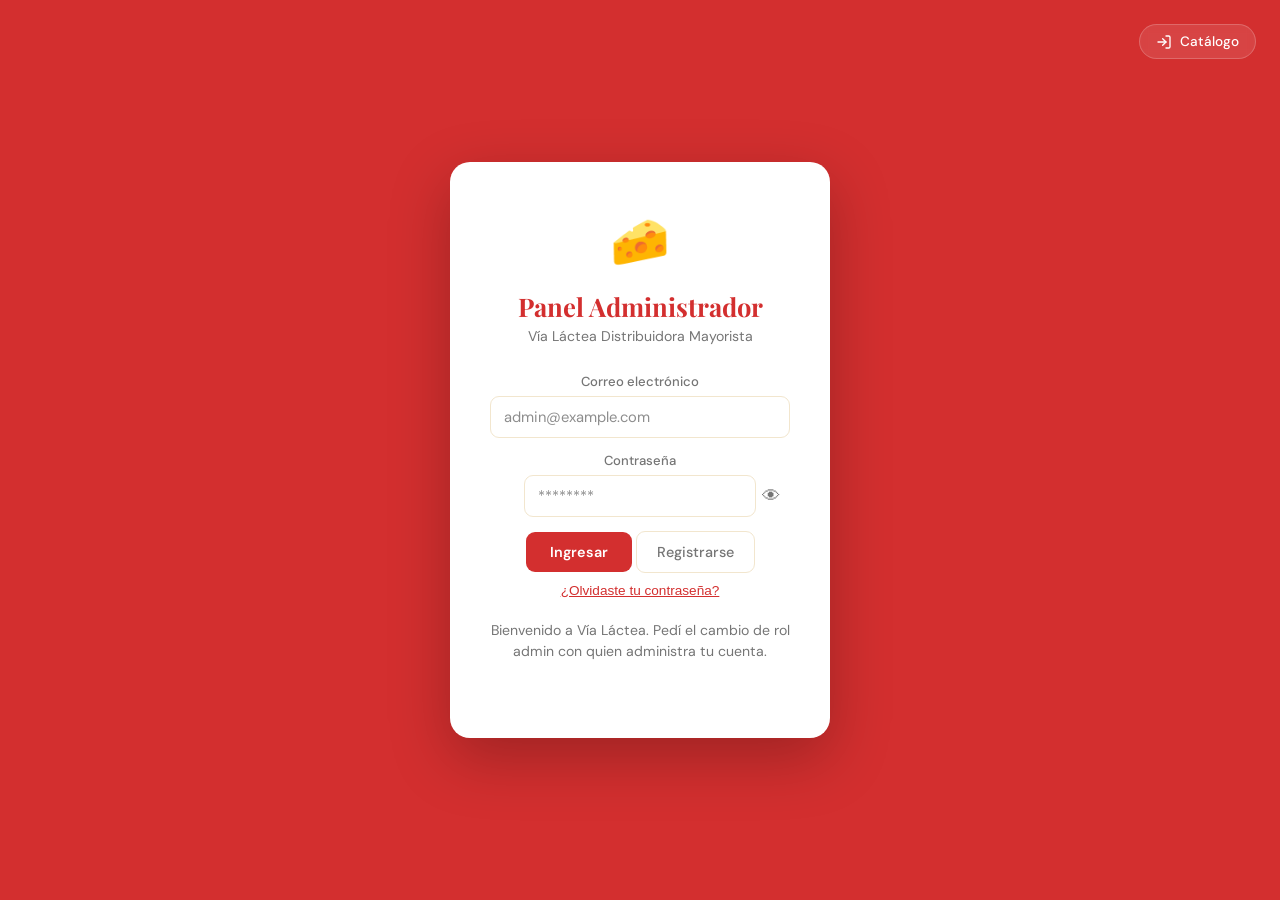
==== commit b8192d0d: "agrega recuperacion de contraseña en el panel admin" ====
--- a/admin.html
+++ b/admin.html
@@ -36,24 +36,51 @@
           <button class="password-toggle" id="toggle-pass" type="button" aria-label="Mostrar contraseña">👁</button>
         </div>
       </div>
-      <div class="login-error hidden" id="login-error">Email o contraseña incorrectos</div>
+      <div class="login-error hidden" id="login-error">Correo electrónico o contraseña incorrectos</div>
       <button class="btn-primary" id="login-btn">Ingresar</button>
       <button class="btn-secondary" id="register-btn" type="button">Registrarse</button>
+      <button class="link-btn" id="forgot-pass" type="button">¿Olvidaste tu contraseña?</button>
       <p class="login-note">Bienvenido a Vía Láctea. Pedí el cambio de rol admin con quien administra tu cuenta.</p>
+    </div>
+
+    <!-- RECUPERAR CONTRASEÑA: pedir link -->
+    <div class="login-box hidden" id="recovery-box">
+      <div class="login-logo">🔑</div>
+      <h2>Restablecer contraseña</h2>
+      <p>Ingresá tu correo y te enviamos un link para cambiarla.</p>
+      <div class="form-group">
+        <label>Correo electrónico</label>
+        <input type="email" id="recovery-email" placeholder="admin@example.com" autocomplete="email" />
+      </div>
+      <div class="login-msg hidden" id="recovery-msg"></div>
+      <div class="login-error hidden" id="recovery-error"></div>
+      <button class="btn-primary" id="recovery-btn">Enviar link de recuperación</button>
+      <button class="btn-secondary" id="recovery-back" type="button">← Volver al login</button>
+    </div>
+
+    <!-- RECUPERAR CONTRASEÑA: nueva contraseña -->
+    <div class="login-box hidden" id="reset-box">
+      <div class="login-logo">🔑</div>
+      <h2>Nueva contraseña</h2>
+      <p>Elegí una contraseña nueva para tu cuenta.</p>
+      <div class="form-group">
+        <label>Contraseña nueva</label>
+        <div class="password-wrapper">
+          <input type="password" id="reset-pass" placeholder="********" autocomplete="new-password" />
+          <button class="password-toggle" id="toggle-reset" type="button" aria-label="Mostrar contraseña">👁</button>
+        </div>
+      </div>
+      <div class="form-group">
+        <label>Confirmar contraseña</label>
+        <input type="password" id="reset-pass2" placeholder="********" autocomplete="new-password" />
+      </div>
+      <div class="login-error hidden" id="reset-error"></div>
+      <button class="btn-primary" id="reset-btn">Guardar nueva contraseña</button>
     </div>
   </div>
 
   <!-- PANEL ADMIN -->
   <div class="admin-wrap hidden" id="admin-wrap">
-    <a href="index.html" class="btn-login-header" title="Volver al catálogo">
-      <svg viewBox="0 0 24 24" width="16" height="16" fill="none" stroke="currentColor" stroke-width="2" stroke-linecap="round" stroke-linejoin="round" aria-hidden="true">
-        <path d="M15 3h4a2 2 0 0 1 2 2v14a2 2 0 0 1-2 2h-4" />
-        <polyline points="10 17 15 12 10 7" />
-        <line x1="15" y1="12" x2="3" y2="12" />
-      </svg>
-      Catálogo
-    </a>
-
     <!-- SIDEBAR -->
     <aside class="sidebar">
       <div class="sidebar-brand">
@@ -72,6 +99,10 @@
           <svg viewBox="0 0 24 24" fill="none" stroke="currentColor" stroke-width="2"><circle cx="12" cy="12" r="10"/><path d="M12 8v8m-4-4h8"/></svg>
           Nuevo Producto
         </button>
+        <button class="nav-item" data-view="categorias">
+          <svg viewBox="0 0 24 24" fill="none" stroke="currentColor" stroke-width="2"><circle cx="7" cy="7" r="3"/><path d="M7 10v10m0-10h10a4 4 0 0 0-4-4"/></svg>
+          Categorías
+        </button>
       </nav>
       <div class="sidebar-footer">
         <a href="index.html" target="_blank" class="ver-catalogo-btn">Ver catálogo →</a>
@@ -93,15 +124,6 @@
             <input type="search" id="admin-search" placeholder="Buscar…" class="admin-search"/>
             <select id="admin-filter-cat" class="admin-sel">
               <option value="">Todas las categorías</option>
-              <option value="quesos">Quesos</option>
-              <option value="fiambres">Fiambres</option>
-              <option value="lacteos">Lácteos</option>
-              <option value="dulces">Dulces</option>
-              <option value="aceitunas">Aceitunas</option>
-              <option value="copetin">Copetín</option>
-              <option value="congelados">Congelados</option>
-              <option value="pastas">Pastas</option>
-              <option value="aderezos">Aderezos</option>
             </select>
           </div>
         </div>
@@ -160,15 +182,6 @@
                 <label>Categoría *</label>
                 <select id="prod-categoria">
                   <option value="">Seleccioná…</option>
-                  <option value="quesos">🧀 Quesos</option>
-                  <option value="fiambres">🥩 Fiambres</option>
-                  <option value="lacteos">🥛 Lácteos</option>
-                  <option value="dulces">🍯 Dulces</option>
-                  <option value="aceitunas">🫒 Aceitunas</option>
-                  <option value="copetin">🍿 Copetín</option>
-                  <option value="congelados">❄️ Congelados</option>
-                  <option value="pastas">🍝 Pastas</option>
-                  <option value="aderezos">🫙 Aderezos</option>
                 </select>
               </div>
               <div class="form-group">
@@ -249,10 +262,40 @@
         </div>
       </div>
 
+    <!-- VIEW: CATEGORÍAS -->
+      <div class="view" id="view-categorias">
+        <div class="view-header">
+          <div>
+            <h1>Categorías</h1>
+            <p>Administrá las categorías del catálogo</p>
+          </div>
+          <button class="btn-primary" id="btn-nueva-cat">+ Nueva categoría</button>
+        </div>
+        <div class="productos-table-wrap">
+          <table class="productos-table">
+            <thead>
+              <tr>
+                <th>Icono</th>
+                <th>Nombre</th>
+                <th>Slug</th>
+                <th>Orden</th>
+                <th>Productos</th>
+                <th>Acciones</th>
+              </tr>
+            </thead>
+            <tbody id="categorias-tbody"></tbody>
+          </table>
+          <div class="loading" id="categorias-loading">
+            <div class="spinner"></div>
+            <p>Cargando categorías…</p>
+          </div>
+        </div>
+      </div>
+
     </main>
   </div>
 
-  <!-- MODAL CONFIRMAR BORRAR -->
+  <!-- MODAL CONFIRMAR BORRAR PRODUCTO -->
   <div class="modal-overlay hidden" id="modal-delete">
     <div class="modal">
       <h3>¿Eliminar producto?</h3>
@@ -264,6 +307,50 @@
     </div>
   </div>
 
+  <!-- MODAL NUEVA / EDITAR CATEGORÍA -->
+  <div class="modal-overlay hidden" id="modal-categoria">
+    <div class="modal">
+      <h3 id="cat-modal-title">Nueva categoría</h3>
+      <div class="form-group">
+        <label>Nombre *</label>
+        <input type="text" id="cat-nombre" placeholder="Ej: Bebidas" />
+      </div>
+      <div class="form-group">
+        <label>Icono (emoji)</label>
+        <div class="emoji-row">
+          <input type="text" id="cat-icono" placeholder="Ej: 🥤" />
+          <button class="btn-secondary" id="cat-emoji-btn" type="button">😊 Elegir</button>
+        </div>
+        <div class="emoji-panel hidden" id="cat-emoji-panel"></div>
+      </div>
+      <div class="form-group">
+        <label>Posición (orden <small>— menor primero</small>)</label>
+        <input type="number" id="cat-orden" min="0" />
+      </div>
+      <div class="form-group">
+        <label>Slug <small>(se genera solo desde el nombre)</small></label>
+        <input type="text" id="cat-slug" disabled placeholder="bebidas" />
+      </div>
+      <div class="form-msg hidden" id="cat-msg"></div>
+      <div class="modal-actions">
+        <button class="btn-secondary" id="cat-cancel">Cancelar</button>
+        <button class="btn-primary" id="cat-save">Guardar</button>
+      </div>
+    </div>
+  </div>
+
+  <!-- MODAL CONFIRMAR BORRAR CATEGORÍA -->
+  <div class="modal-overlay hidden" id="modal-delcat">
+    <div class="modal">
+      <h3>¿Eliminar categoría?</h3>
+      <p id="delcat-name">Esta acción no se puede deshacer.</p>
+      <div class="modal-actions">
+        <button class="btn-secondary" id="delcat-cancel">Cancelar</button>
+        <button class="btn-danger" id="delcat-confirm">Eliminar</button>
+      </div>
+    </div>
+  </div>
+
   <script type="module" src="js/admin.js"></script>
 </body>
 </html>
--- a/css/admin.css
+++ b/css/admin.css
@@ -75,12 +75,33 @@
 .login-box > p { font-size: .88rem; color: var(--texto-muted); margin-bottom: 28px; }
 .login-error {
   background: var(--rojo-light);
-  color: var(--rojo);
+  color: #fff;
   padding: 10px;
   border-radius: 8px;
   font-size: .85rem;
   margin-bottom: 12px;
 }
+.login-msg {
+  background: var(--verde);
+  color: #fff;
+  padding: 10px;
+  border-radius: 8px;
+  font-size: .85rem;
+  margin-bottom: 12px;
+}
+.link-btn {
+  display: block;
+  width: 100%;
+  margin: 6px 0 0;
+  padding: 4px;
+  border: none;
+  background: transparent;
+  cursor: pointer;
+  font-size: .85rem;
+  color: var(--rojo);
+  text-decoration: underline;
+}
+.link-btn:hover { color: var(--rojo-light); }
 
 /* ── ADMIN LAYOUT ─────────────────────────────────────── */
 .admin-wrap {
@@ -517,7 +538,7 @@
 .btn-delete {
   padding: 6px 14px;
   background: var(--rojo-light);
-  color: var(--rojo);
+  color: #fff;
   border: none;
   border-radius: 7px;
   font-family: 'DM Sans', sans-serif;
@@ -639,6 +660,48 @@
 .admin-search:focus, .admin-sel:focus { border-color: var(--rojo); }
 .admin-search { min-width: 200px; }
 
+.td-emoji { width: 60px; font-size: 1.4rem; text-align: center; }
+.slug-code {
+  background: var(--bg);
+  border: 1px solid var(--border);
+  border-radius: 6px;
+  padding: 2px 8px;
+  font-size: .78rem;
+}
+.modal .form-group { text-align: left; }
+.modal .form-group label { display: inline-flex; align-items: baseline; gap: 4px; }
+.modal .form-group small { color: var(--texto-muted); font-weight: 400; }
+.modal .form-msg { margin-bottom: 12px; }
+
+.emoji-row { display: flex; gap: 8px; align-items: center; }
+.emoji-row input { flex: 1; }
+.emoji-panel {
+  display: grid;
+  grid-template-columns: repeat(8, 1fr);
+  gap: 4px;
+  max-height: 180px;
+  overflow-y: auto;
+  background: var(--bg);
+  border: 1px solid var(--border);
+  border-radius: 10px;
+  padding: 8px;
+  margin-top: 8px;
+}
+.emoji-panel button {
+  background: var(--surface);
+  border: 1px solid var(--border);
+  border-radius: 8px;
+  font-size: 1.2rem;
+  line-height: 1;
+  padding: 6px 0;
+  cursor: pointer;
+  transition: transform .12s, border-color .12s;
+}
+.emoji-panel button:hover {
+  transform: scale(1.12);
+  border-color: var(--rojo);
+}
+
 /* ── MODAL ────────────────────────────────────────────── */
 .modal-overlay {
   position: fixed; inset: 0;
